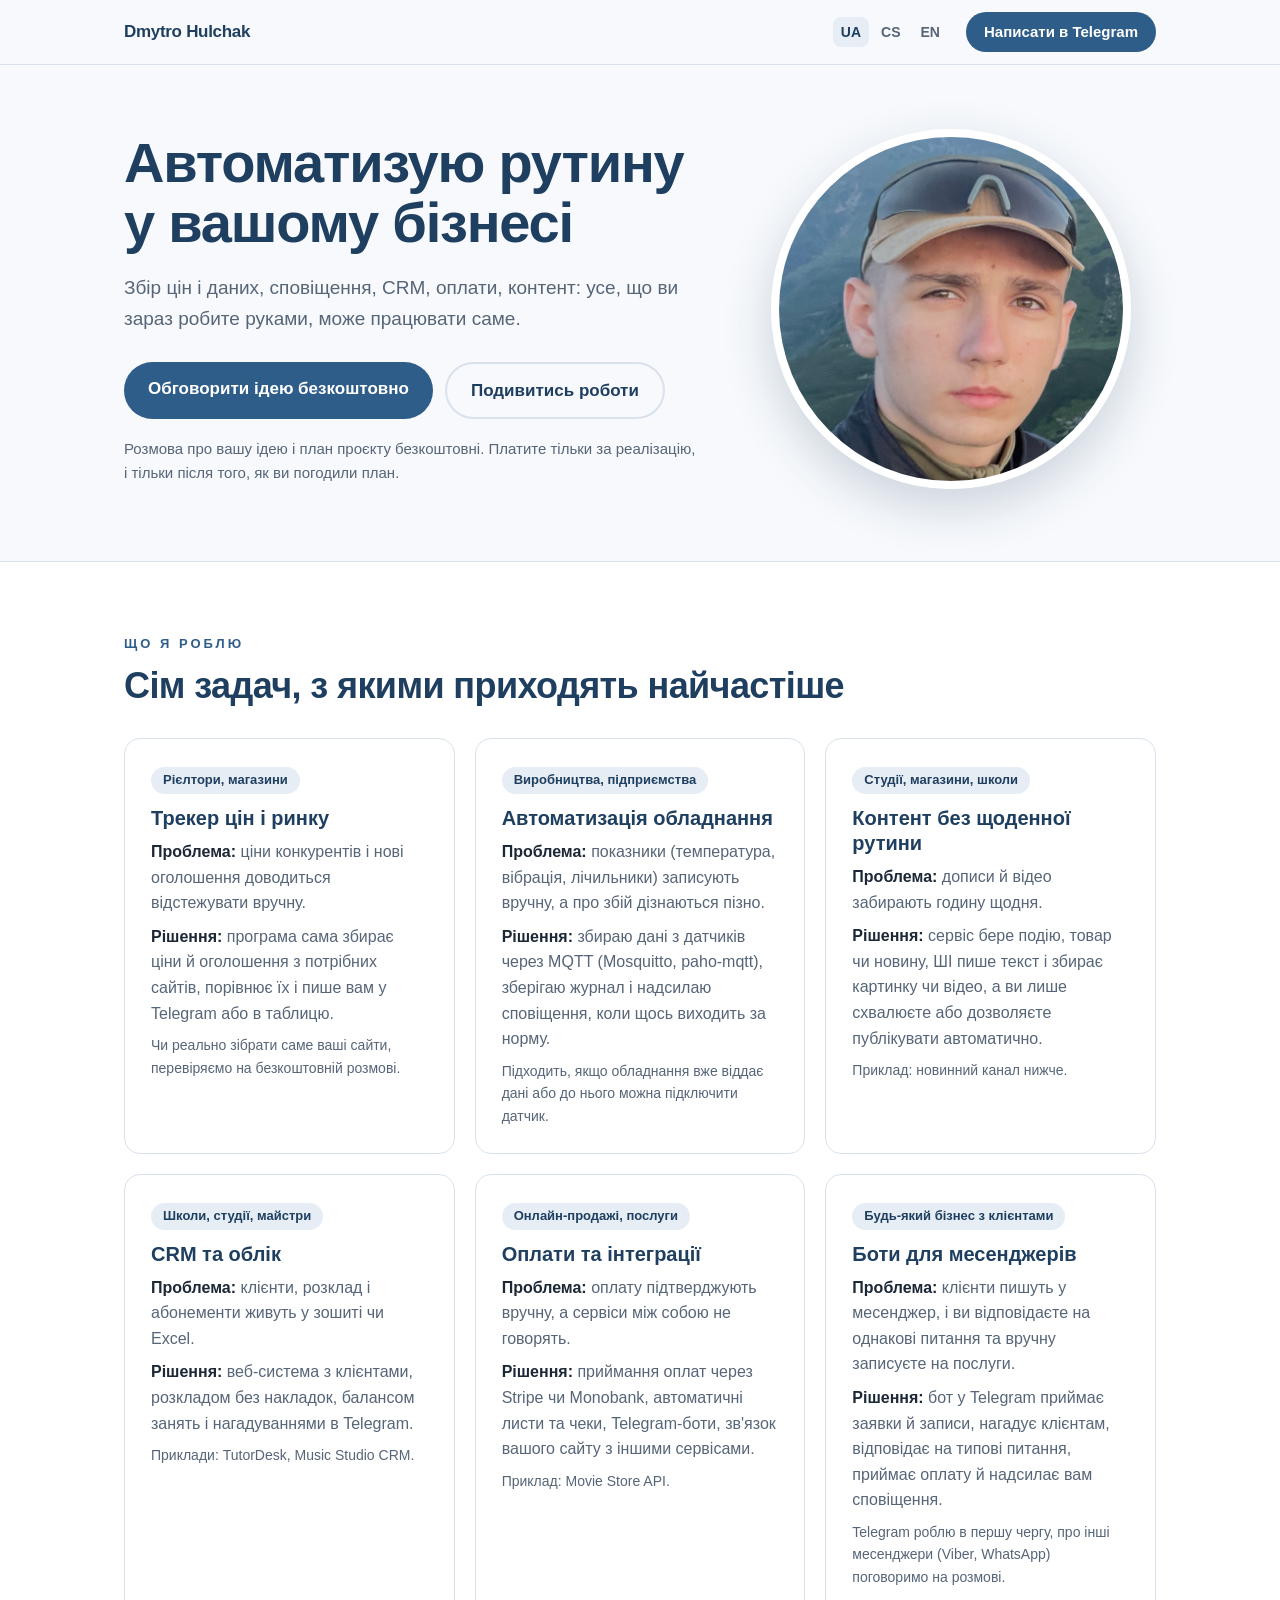
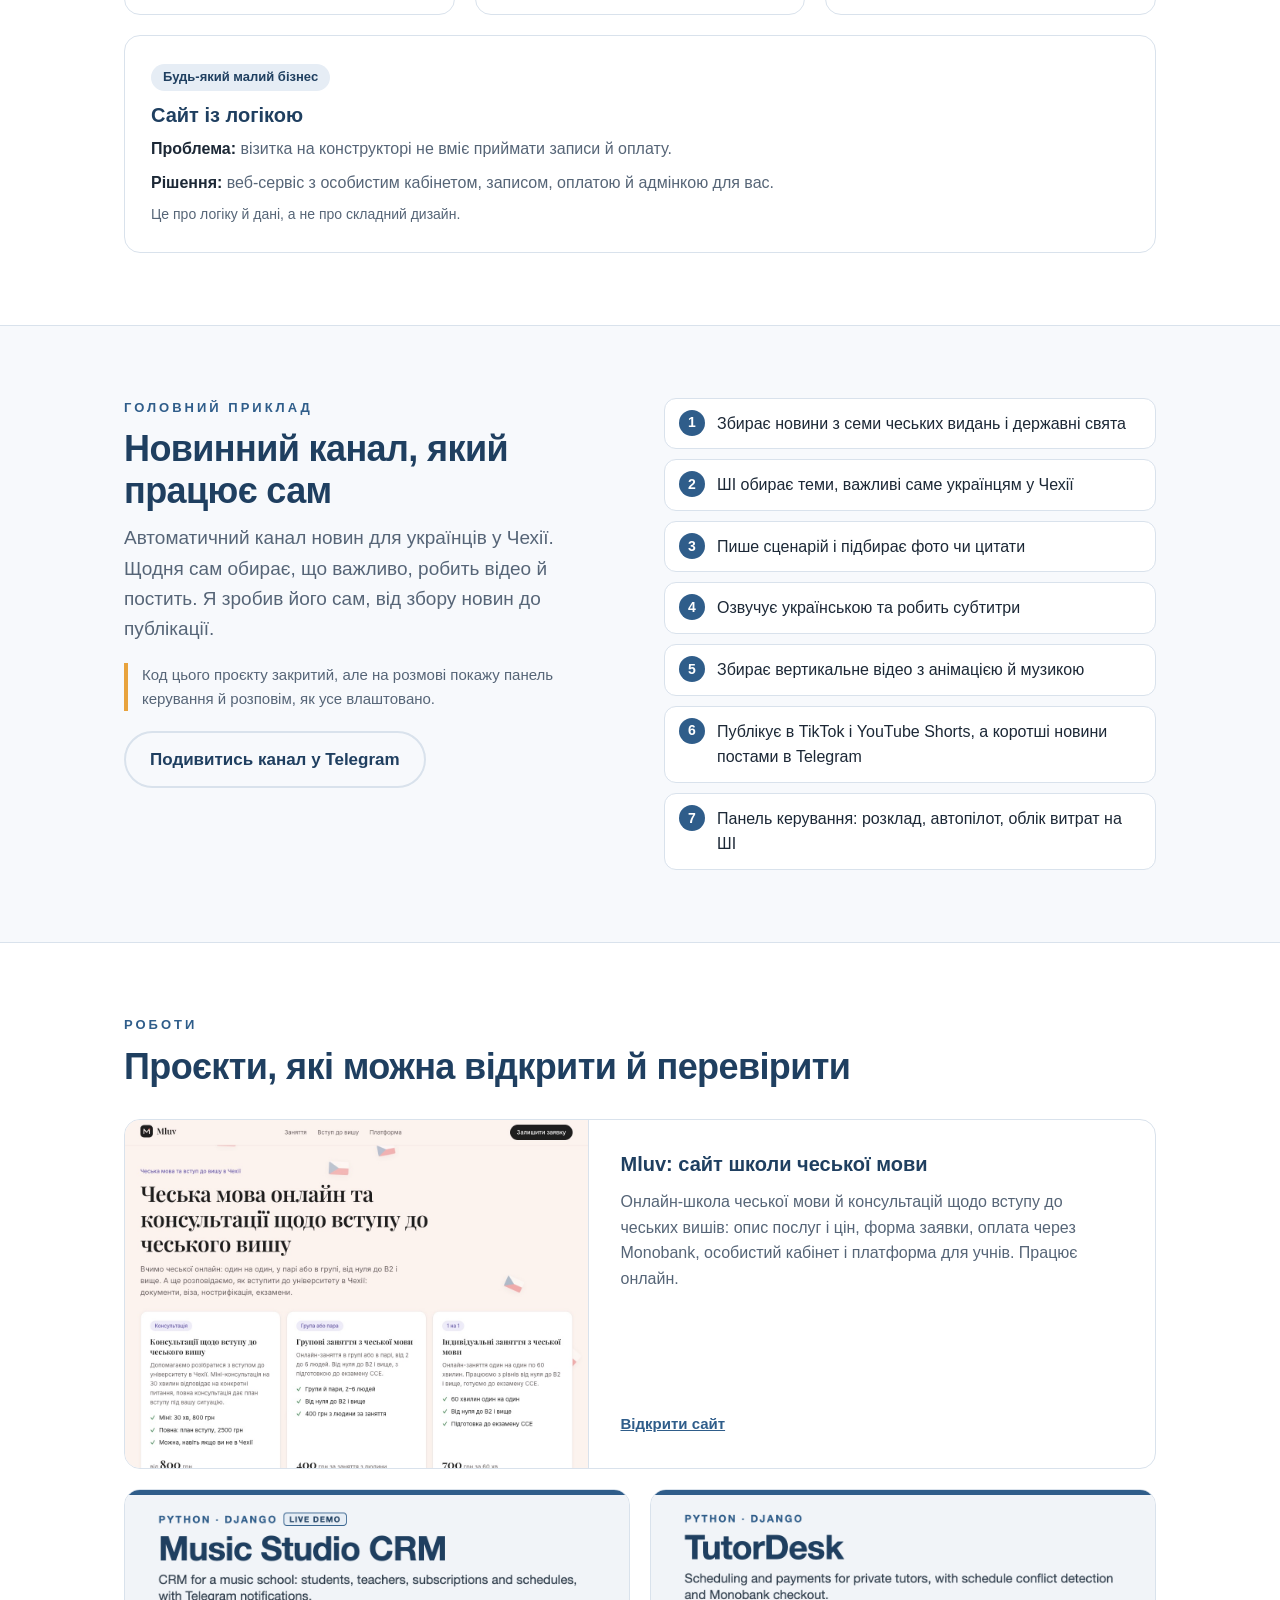
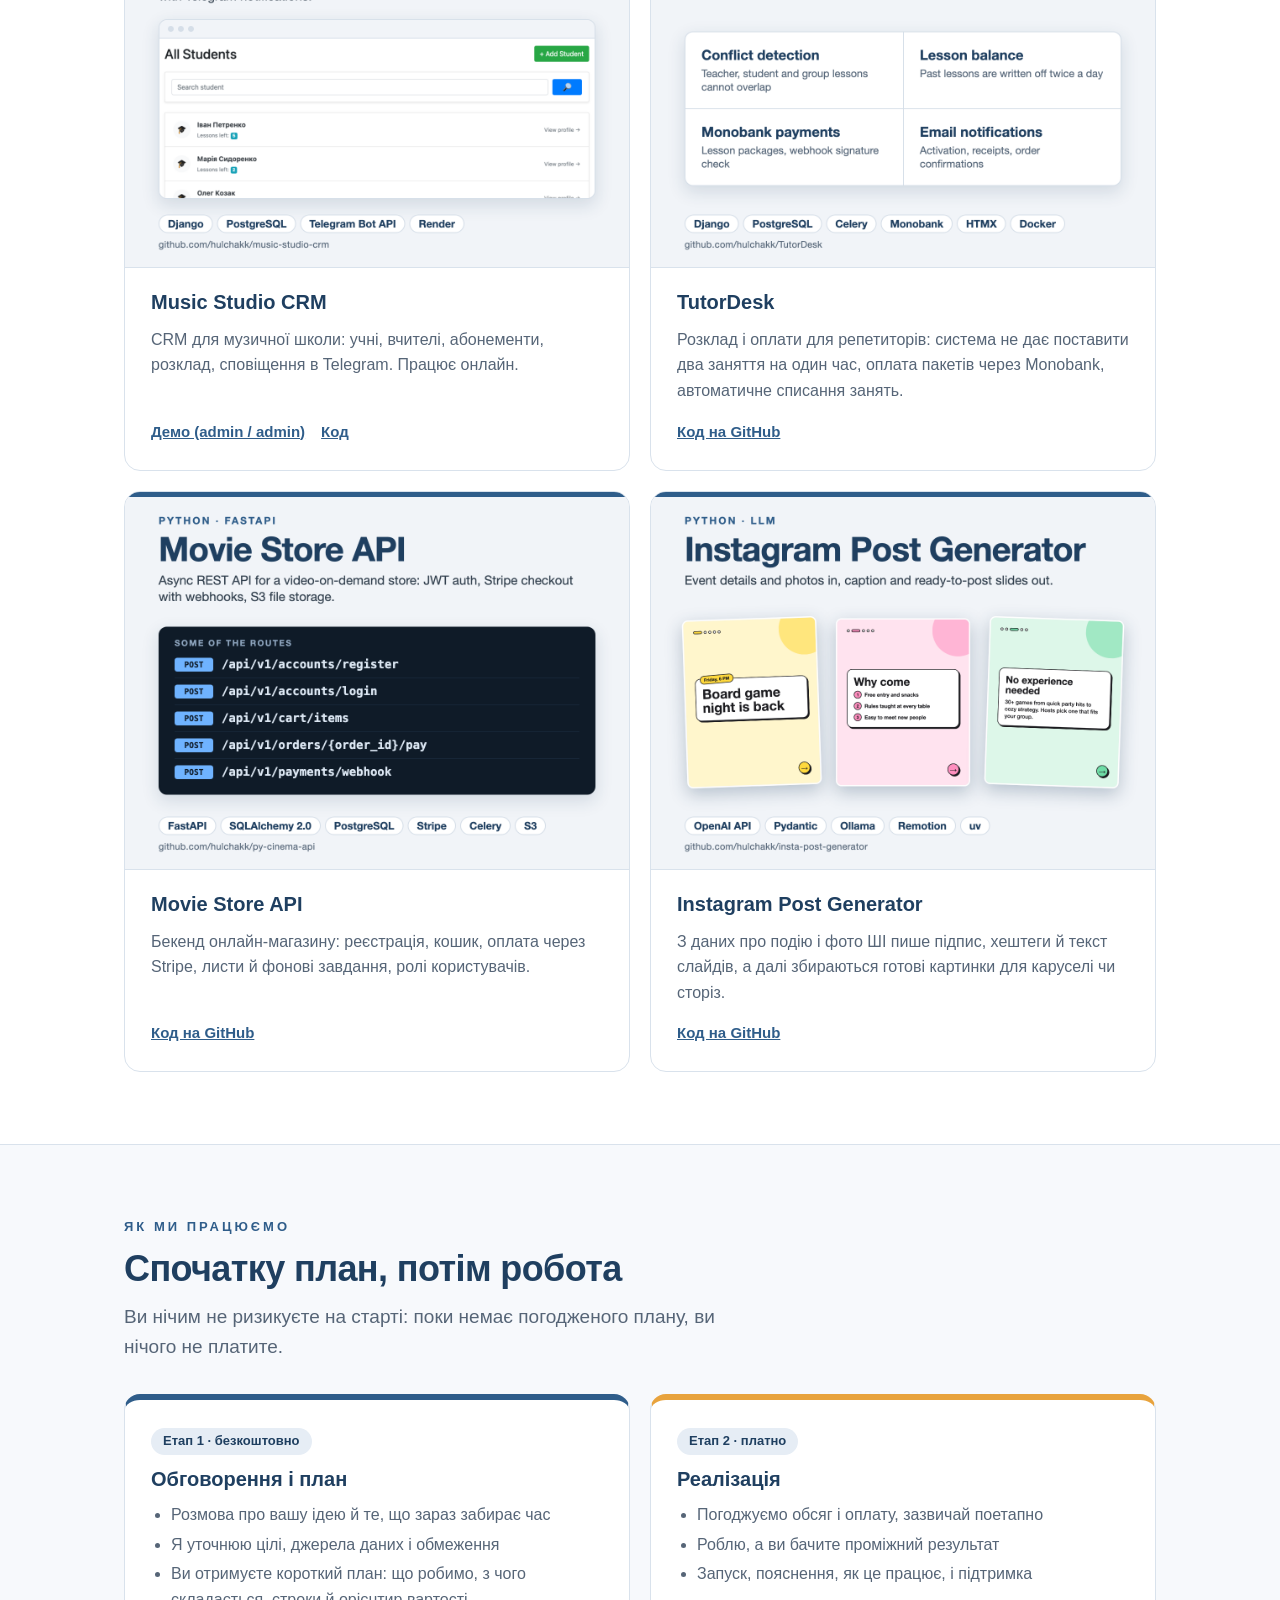
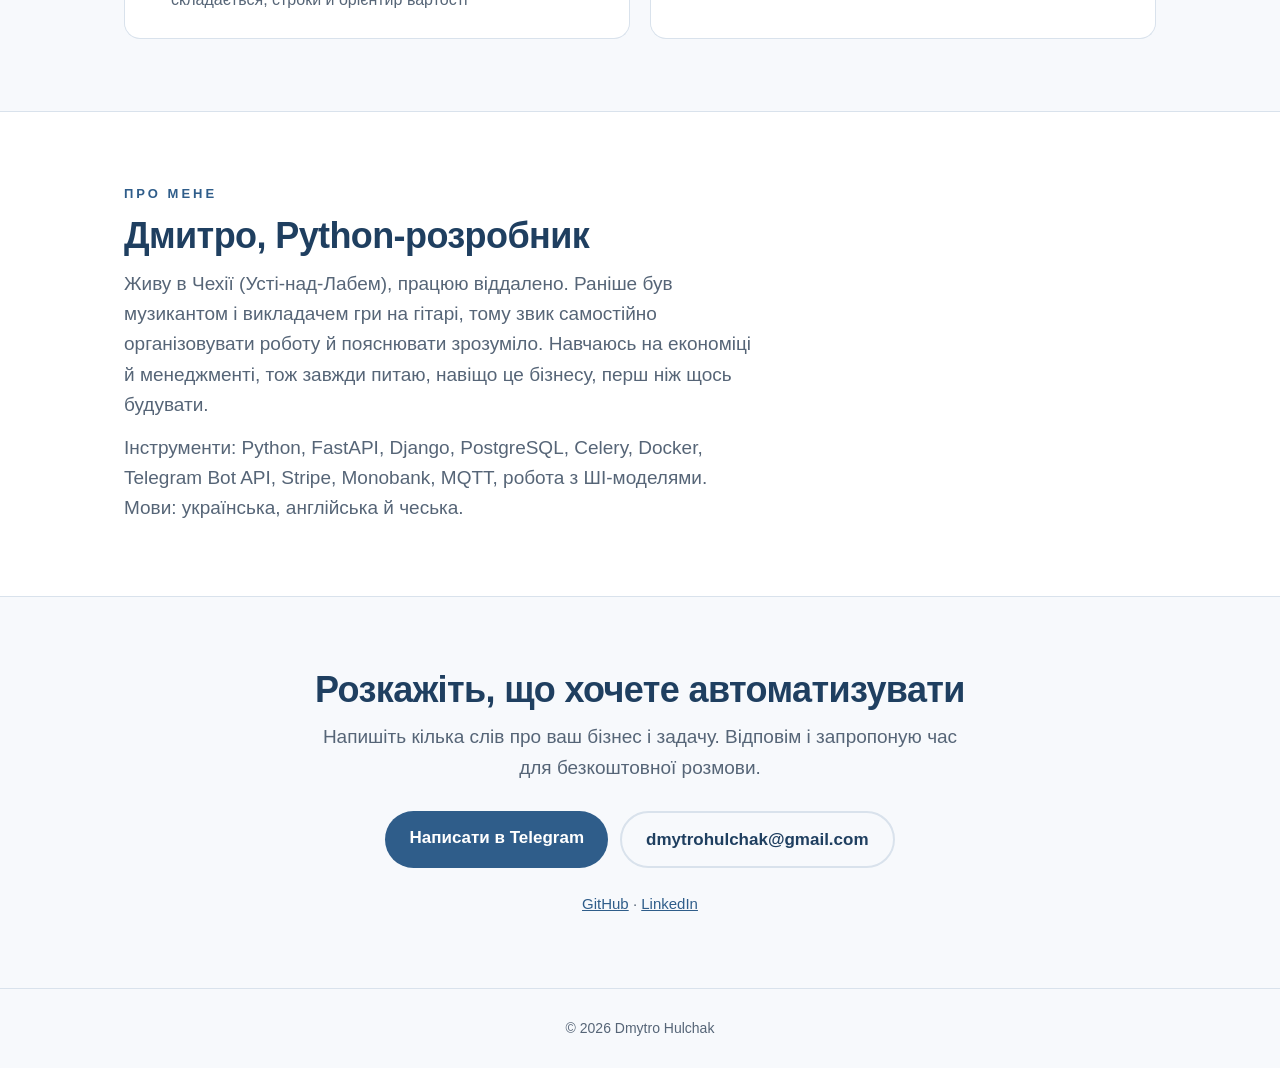
==== index.html @ cee3b061 "Initial portfolio site (UA/CS/EN) Co-Authored-By: Claude Sonnet 5.5 <noreply@anthropic.com>" ====
<!DOCTYPE html>
<html lang="uk">
<head>
<meta charset="UTF-8">
<meta name="viewport" content="width=device-width, initial-scale=1">
<title>Dmytro Hulchak: автоматизація та веб-системи для бізнесу</title>
<meta name="description" content="Автоматизую рутину в бізнесі: збір цін і даних, сповіщення, CRM, оплати, контент. Ідею й план обговоримо безкоштовно, реалізація окремо.">
<link rel="canonical" href="https://hulchakk.github.io/">
<link rel="alternate" hreflang="uk" href="https://hulchakk.github.io/">
<link rel="alternate" hreflang="cs" href="https://hulchakk.github.io/cs/">
<link rel="alternate" hreflang="en" href="https://hulchakk.github.io/en/">
<meta property="og:type" content="website">
<meta property="og:title" content="Автоматизація та веб-системи для бізнесу">
<meta property="og:description" content="Збір цін і даних, CRM, оплати, контент. Ідею й план обговоримо безкоштовно.">
<meta property="og:image" content="https://hulchakk.github.io/img/og.png">
<meta property="og:url" content="https://hulchakk.github.io/">
<meta name="twitter:card" content="summary_large_image">
<link rel="icon" href="/favicon.svg" type="image/svg+xml">
<link rel="stylesheet" href="/style.css">
</head>
<body>
<header>
  <div class="wrap">
    <a class="logo" href="/">Dmytro Hulchak</a>
    <div class="right">
      <nav class="lang" aria-label="Мова">
        <a href="/" aria-current="page">UA</a><a href="/cs/">CS</a><a href="/en/">EN</a>
      </nav>
      <a class="btn small" href="https://t.me/dmytrohulchak">Написати в Telegram</a>
    </div>
  </div>
</header>

<main>
<section class="hero">
  <div class="wrap">
    <div>
      <h1>Автоматизую рутину у вашому бізнесі</h1>
      <p class="lead">Збір цін і даних, сповіщення, CRM, оплати, контент: усе, що ви зараз робите руками, може працювати саме.</p>
      <div class="actions">
        <a class="btn" href="https://t.me/dmytrohulchak">Обговорити ідею безкоштовно</a>
        <a class="btn ghost" href="#cases">Подивитись роботи</a>
      </div>
      <p class="free">Розмова про вашу ідею і план проєкту безкоштовні. Платите тільки за реалізацію, і тільки після того, як ви погодили план.</p>
    </div>
    <img class="photo" src="/img/photo.jpg" alt="Dmytro Hulchak" width="360" height="360">
  </div>
</section>

<section class="alt" id="services">
  <div class="wrap">
    <div class="kicker">Що я роблю</div>
    <h2>Сім задач, з якими приходять найчастіше</h2>
    <div class="grid three">
      <div class="card">
        <span class="tag">Рієлтори, магазини</span>
        <h3>Трекер цін і ринку</h3>
        <p><b>Проблема:</b> ціни конкурентів і нові оголошення доводиться відстежувати вручну.</p>
        <p><b>Рішення:</b> програма сама збирає ціни й оголошення з потрібних сайтів, порівнює їх і пише вам у Telegram або в таблицю.</p>
        <p class="proof">Чи реально зібрати саме ваші сайти, перевіряємо на безкоштовній розмові.</p>
      </div>
      <div class="card">
        <span class="tag">Виробництва, підприємства</span>
        <h3>Автоматизація обладнання</h3>
        <p><b>Проблема:</b> показники (температура, вібрація, лічильники) записують вручну, а про збій дізнаються пізно.</p>
        <p><b>Рішення:</b> збираю дані з датчиків через MQTT (Mosquitto, paho-mqtt), зберігаю журнал і надсилаю сповіщення, коли щось виходить за норму.</p>
        <p class="proof">Підходить, якщо обладнання вже віддає дані або до нього можна підключити датчик.</p>
      </div>
      <div class="card">
        <span class="tag">Студії, магазини, школи</span>
        <h3>Контент без щоденної рутини</h3>
        <p><b>Проблема:</b> дописи й відео забирають годину щодня.</p>
        <p><b>Рішення:</b> сервіс бере подію, товар чи новину, ШІ пише текст і збирає картинку чи відео, а ви лише схвалюєте або дозволяєте публікувати автоматично.</p>
        <p class="proof">Приклад: новинний канал нижче.</p>
      </div>
      <div class="card">
        <span class="tag">Школи, студії, майстри</span>
        <h3>CRM та облік</h3>
        <p><b>Проблема:</b> клієнти, розклад і абонементи живуть у зошиті чи Excel.</p>
        <p><b>Рішення:</b> веб-система з клієнтами, розкладом без накладок, балансом занять і нагадуваннями в Telegram.</p>
        <p class="proof">Приклади: TutorDesk, Music Studio CRM.</p>
      </div>
      <div class="card">
        <span class="tag">Онлайн-продажі, послуги</span>
        <h3>Оплати та інтеграції</h3>
        <p><b>Проблема:</b> оплату підтверджують вручну, а сервіси між собою не говорять.</p>
        <p><b>Рішення:</b> приймання оплат через Stripe чи Monobank, автоматичні листи та чеки, Telegram-боти, зв'язок вашого сайту з іншими сервісами.</p>
        <p class="proof">Приклад: Movie Store API.</p>
      </div>
      <div class="card">
        <span class="tag">Будь-який бізнес з клієнтами</span>
        <h3>Боти для месенджерів</h3>
        <p><b>Проблема:</b> клієнти пишуть у месенджер, і ви відповідаєте на однакові питання та вручну записуєте на послуги.</p>
        <p><b>Рішення:</b> бот у Telegram приймає заявки й записи, нагадує клієнтам, відповідає на типові питання, приймає оплату й надсилає вам сповіщення.</p>
        <p class="proof">Telegram роблю в першу чергу, про інші месенджери (Viber, WhatsApp) поговоримо на розмові.</p>
      </div>
      <div class="card">
        <span class="tag">Будь-який малий бізнес</span>
        <h3>Сайт із логікою</h3>
        <p><b>Проблема:</b> візитка на конструкторі не вміє приймати записи й оплату.</p>
        <p><b>Рішення:</b> веб-сервіс з особистим кабінетом, записом, оплатою й адмінкою для вас.</p>
        <p class="proof">Це про логіку й дані, а не про складний дизайн.</p>
      </div>
    </div>
  </div>
</section>

<section id="news">
  <div class="wrap news">
    <div>
      <div class="kicker">Головний приклад</div>
      <h2>Новинний канал, який працює сам</h2>
      <p class="lead">Автоматичний канал новин для українців у Чехії. Щодня сам обирає, що важливо, робить відео й постить. Я зробив його сам, від збору новин до публікації.</p>
      <p class="note">Код цього проєкту закритий, але на розмові покажу панель керування й розповім, як усе влаштовано.</p>
      <p style="margin-top:20px"><a class="btn ghost" href="https://t.me/ceskoua">Подивитись канал у Telegram</a></p>
    </div>
    <ol class="steps">
      <li>Збирає новини з семи чеських видань і державні свята</li>
      <li>ШІ обирає теми, важливі саме українцям у Чехії</li>
      <li>Пише сценарій і підбирає фото чи цитати</li>
      <li>Озвучує українською та робить субтитри</li>
      <li>Збирає вертикальне відео з анімацією й музикою</li>
      <li>Публікує в TikTok і YouTube Shorts, а коротші новини постами в Telegram</li>
      <li>Панель керування: розклад, автопілот, облік витрат на ШІ</li>
    </ol>
  </div>
</section>

<section class="alt" id="cases">
  <div class="wrap">
    <div class="kicker">Роботи</div>
    <h2>Проєкти, які можна відкрити й перевірити</h2>
    <div class="grid two">
      <div class="card case wide">
        <img src="/img/mluv.jpg" alt="Mluv" width="1200" height="900" loading="lazy">
        <div class="body">
          <h3>Mluv: сайт школи чеської мови</h3>
          <p>Онлайн-школа чеської мови й консультацій щодо вступу до чеських вишів: опис послуг і цін, форма заявки, оплата через Monobank, особистий кабінет і платформа для учнів. Працює онлайн.</p>
          <div class="links"><a href="https://mluv.space/">Відкрити сайт</a></div>
        </div>
      </div>
      <div class="card case">
        <img src="/img/music-studio-crm.png" alt="Music Studio CRM" width="1200" height="900" loading="lazy">
        <div class="body">
          <h3>Music Studio CRM</h3>
          <p>CRM для музичної школи: учні, вчителі, абонементи, розклад, сповіщення в Telegram. Працює онлайн.</p>
          <div class="links"><a href="https://music-studio-crm.onrender.com">Демо (admin / admin)</a><a href="https://github.com/hulchakk/music-studio-crm">Код</a></div>
        </div>
      </div>
      <div class="card case">
        <img src="/img/tutordesk.png" alt="TutorDesk" width="1200" height="900" loading="lazy">
        <div class="body">
          <h3>TutorDesk</h3>
          <p>Розклад і оплати для репетиторів: система не дає поставити два заняття на один час, оплата пакетів через Monobank, автоматичне списання занять.</p>
          <div class="links"><a href="https://github.com/hulchakk/TutorDesk">Код на GitHub</a></div>
        </div>
      </div>
      <div class="card case">
        <img src="/img/movie-store.png" alt="Movie Store API" width="1200" height="900" loading="lazy">
        <div class="body">
          <h3>Movie Store API</h3>
          <p>Бекенд онлайн-магазину: реєстрація, кошик, оплата через Stripe, листи й фонові завдання, ролі користувачів.</p>
          <div class="links"><a href="https://github.com/hulchakk/py-cinema-api">Код на GitHub</a></div>
        </div>
      </div>
      <div class="card case">
        <img src="/img/insta-post-generator.png" alt="Instagram Post Generator" width="1200" height="900" loading="lazy">
        <div class="body">
          <h3>Instagram Post Generator</h3>
          <p>З даних про подію і фото ШІ пише підпис, хештеги й текст слайдів, а далі збираються готові картинки для каруселі чи сторіз.</p>
          <div class="links"><a href="https://github.com/hulchakk/insta-post-generator">Код на GitHub</a></div>
        </div>
      </div>
    </div>
  </div>
</section>

<section id="process">
  <div class="wrap">
    <div class="kicker">Як ми працюємо</div>
    <h2>Спочатку план, потім робота</h2>
    <p class="lead">Ви нічим не ризикуєте на старті: поки немає погодженого плану, ви нічого не платите.</p>
    <div class="grid two">
      <div class="card stage">
        <span class="tag">Етап 1 · безкоштовно</span>
        <h3>Обговорення і план</h3>
        <ul>
          <li>Розмова про вашу ідею й те, що зараз забирає час</li>
          <li>Я уточнюю цілі, джерела даних і обмеження</li>
          <li>Ви отримуєте короткий план: що робимо, з чого складається, строки й орієнтир вартості</li>
        </ul>
      </div>
      <div class="card stage paid">
        <span class="tag">Етап 2 · платно</span>
        <h3>Реалізація</h3>
        <ul>
          <li>Погоджуємо обсяг і оплату, зазвичай поетапно</li>
          <li>Роблю, а ви бачите проміжний результат</li>
          <li>Запуск, пояснення, як це працює, і підтримка</li>
        </ul>
      </div>
    </div>
  </div>
</section>

<section class="alt" id="about">
  <div class="wrap">
    <div class="kicker">Про мене</div>
    <h2>Дмитро, Python-розробник</h2>
    <p class="lead">Живу в Чехії (Усті-над-Лабем), працюю віддалено. Раніше був музикантом і викладачем гри на гітарі, тому звик самостійно організовувати роботу й пояснювати зрозуміло. Навчаюсь на економіці й менеджменті, тож завжди питаю, навіщо це бізнесу, перш ніж щось будувати.</p>
    <p class="lead" style="margin-top:12px">Інструменти: Python, FastAPI, Django, PostgreSQL, Celery, Docker, Telegram Bot API, Stripe, Monobank, MQTT, робота з ШІ-моделями. Мови: українська, англійська й чеська.</p>
  </div>
</section>

<section class="contact" id="contact">
  <div class="wrap">
    <h2>Розкажіть, що хочете автоматизувати</h2>
    <p class="lead">Напишіть кілька слів про ваш бізнес і задачу. Відповім і запропоную час для безкоштовної розмови.</p>
    <div class="actions">
      <a class="btn" href="https://t.me/dmytrohulchak">Написати в Telegram</a>
      <a class="btn ghost" href="mailto:dmytrohulchak@gmail.com">dmytrohulchak@gmail.com</a>
    </div>
    <p class="meta"><a href="https://github.com/hulchakk">GitHub</a> · <a href="http://www.linkedin.com/in/dmytro-hulchak">LinkedIn</a></p>
  </div>
</section>
</main>

<footer>© 2026 Dmytro Hulchak</footer>
</body>
</html>
---- style.css ----
:root {
  --ink: #1c2836;
  --muted: #566577;
  --accent: #2f5d8a;
  --accent-dark: #1f3f60;
  --accent-soft: #e6edf5;
  --bg: #f7f9fc;
  --card: #fff;
  --line: #d9e2ec;
  --warm: #e8a33d;
  --radius: 16px;
}
* { box-sizing: border-box; margin: 0; padding: 0; }
html { scroll-behavior: smooth; }
body { font: 17px/1.6 -apple-system, "Segoe UI", Roboto, "Helvetica Neue", Arial, sans-serif; color: var(--ink); background: var(--bg); }
img { max-width: 100%; height: auto; display: block; }
a { color: var(--accent); }
.wrap { max-width: 1080px; margin: 0 auto; padding: 0 24px; }
section { padding: 72px 0; }
section.alt { background: #fff; border-top: 1px solid var(--line); border-bottom: 1px solid var(--line); }
h1 { font-size: clamp(34px, 5.5vw, 56px); line-height: 1.08; letter-spacing: -1.2px; color: var(--accent-dark); }
h2 { font-size: clamp(26px, 3.6vw, 36px); line-height: 1.15; letter-spacing: -.6px; color: var(--accent-dark); margin-bottom: 12px; }
h3 { font-size: 20px; line-height: 1.25; color: var(--accent-dark); margin-bottom: 8px; }
.lead { font-size: 19px; color: var(--muted); max-width: 640px; }
.kicker { font-size: 13px; font-weight: 700; letter-spacing: 3px; text-transform: uppercase; color: var(--accent); margin-bottom: 10px; }

header { position: sticky; top: 0; z-index: 10; background: rgba(247, 249, 252, .92); backdrop-filter: blur(8px); border-bottom: 1px solid var(--line); }
header .wrap { display: flex; align-items: center; justify-content: space-between; gap: 16px; height: 64px; }
.logo { font-weight: 700; color: var(--accent-dark); text-decoration: none; letter-spacing: -.3px; }
.right { display: flex; align-items: center; gap: 18px; }
.lang { display: flex; gap: 4px; font-size: 14px; font-weight: 600; }
.lang a { text-decoration: none; color: var(--muted); padding: 4px 8px; border-radius: 8px; }
.lang a[aria-current] { background: var(--accent-soft); color: var(--accent-dark); }

.btn { display: inline-block; background: var(--accent); color: #fff; text-decoration: none; font-weight: 600; padding: 13px 24px; border-radius: 999px; transition: background .15s; }
.btn:hover { background: var(--accent-dark); }
.btn.small { padding: 8px 18px; font-size: 15px; }
.btn.ghost { background: transparent; color: var(--accent-dark); border: 2px solid var(--line); }
.btn.ghost:hover { background: var(--accent-soft); }

.hero { padding: 64px 0 72px; }
.hero .wrap { display: grid; grid-template-columns: 1.4fr 1fr; gap: 48px; align-items: center; }
.hero p.lead { margin: 20px 0 28px; }
.hero .actions { display: flex; gap: 12px; flex-wrap: wrap; }
.hero .free { margin-top: 18px; font-size: 15px; color: var(--muted); }
.photo { width: 100%; max-width: 360px; aspect-ratio: 1; object-fit: cover; border-radius: 50%; border: 8px solid #fff; box-shadow: 0 18px 50px rgba(31, 63, 96, .2); justify-self: center; }

.grid { display: grid; gap: 20px; margin-top: 32px; }
.grid.three { grid-template-columns: repeat(3, 1fr); }
.grid.two { grid-template-columns: repeat(2, 1fr); }
.card { background: var(--card); border: 1px solid var(--line); border-radius: var(--radius); padding: 26px; }
.card p { color: var(--muted); font-size: 16px; }
.card p + p { margin-top: 8px; }
.card b { color: var(--ink); }
.tag { font-size: 13px; font-weight: 600; color: var(--accent-dark); background: var(--accent-soft); border-radius: 999px; padding: 3px 12px; display: inline-block; margin-bottom: 12px; }
.proof { margin-top: 12px; font-size: 14px !important; }

.case { padding: 0; overflow: hidden; display: flex; flex-direction: column; }
.case img { width: 100%; border-bottom: 1px solid var(--line); aspect-ratio: 4 / 3; object-fit: cover; }
.case .body { padding: 22px 26px 26px; display: flex; flex-direction: column; gap: 4px; flex: 1; }
.case .links { margin-top: auto; padding-top: 12px; font-size: 15px; font-weight: 600; display: flex; gap: 16px; flex-wrap: wrap; }

.news { display: grid; grid-template-columns: 1fr 1fr; gap: 48px; align-items: start; }
.steps { list-style: none; counter-reset: s; display: grid; gap: 10px; }
.steps li { counter-increment: s; background: var(--card); border: 1px solid var(--line); border-radius: 12px; padding: 12px 16px 12px 52px; position: relative; font-size: 16px; }
.steps li::before { content: counter(s); position: absolute; left: 14px; top: 11px; width: 26px; height: 26px; border-radius: 50%; background: var(--accent); color: #fff; font-size: 14px; font-weight: 700; display: grid; place-items: center; }
.note { margin-top: 18px; font-size: 15px; color: var(--muted); border-left: 4px solid var(--warm); padding-left: 14px; }

.stage { border-top: 6px solid var(--accent); }
.stage.paid { border-top-color: var(--warm); }
.stage ul { margin: 10px 0 0 20px; color: var(--muted); font-size: 16px; }
.stage li + li { margin-top: 4px; }

.contact { text-align: center; }
.contact .lead { margin: 0 auto 28px; }
.contact .actions { display: flex; gap: 12px; justify-content: center; flex-wrap: wrap; }
.contact .meta { margin-top: 24px; color: var(--muted); font-size: 15px; }
footer { padding: 28px 0; text-align: center; font-size: 14px; color: var(--muted); border-top: 1px solid var(--line); }

@media (max-width: 860px) {
  section { padding: 52px 0; }
  .hero .wrap, .news { grid-template-columns: 1fr; gap: 32px; }
  .photo { max-width: 220px; order: -1; justify-self: start; }
  .grid.three, .grid.two { grid-template-columns: 1fr; }
  header .btn { display: none; }
}

.grid.three > .card:last-child:nth-child(3n+1) { grid-column: 1 / -1; }
.case.wide { grid-column: 1 / -1; flex-direction: row; }
.case.wide img { width: 45%; border-bottom: 0; border-right: 1px solid var(--line); }
.case.wide .body { justify-content: center; padding: 32px; }
@media (max-width: 860px) {
  .case.wide { flex-direction: column; }
  .case.wide img { width: 100%; border-right: 0; border-bottom: 1px solid var(--line); }
}
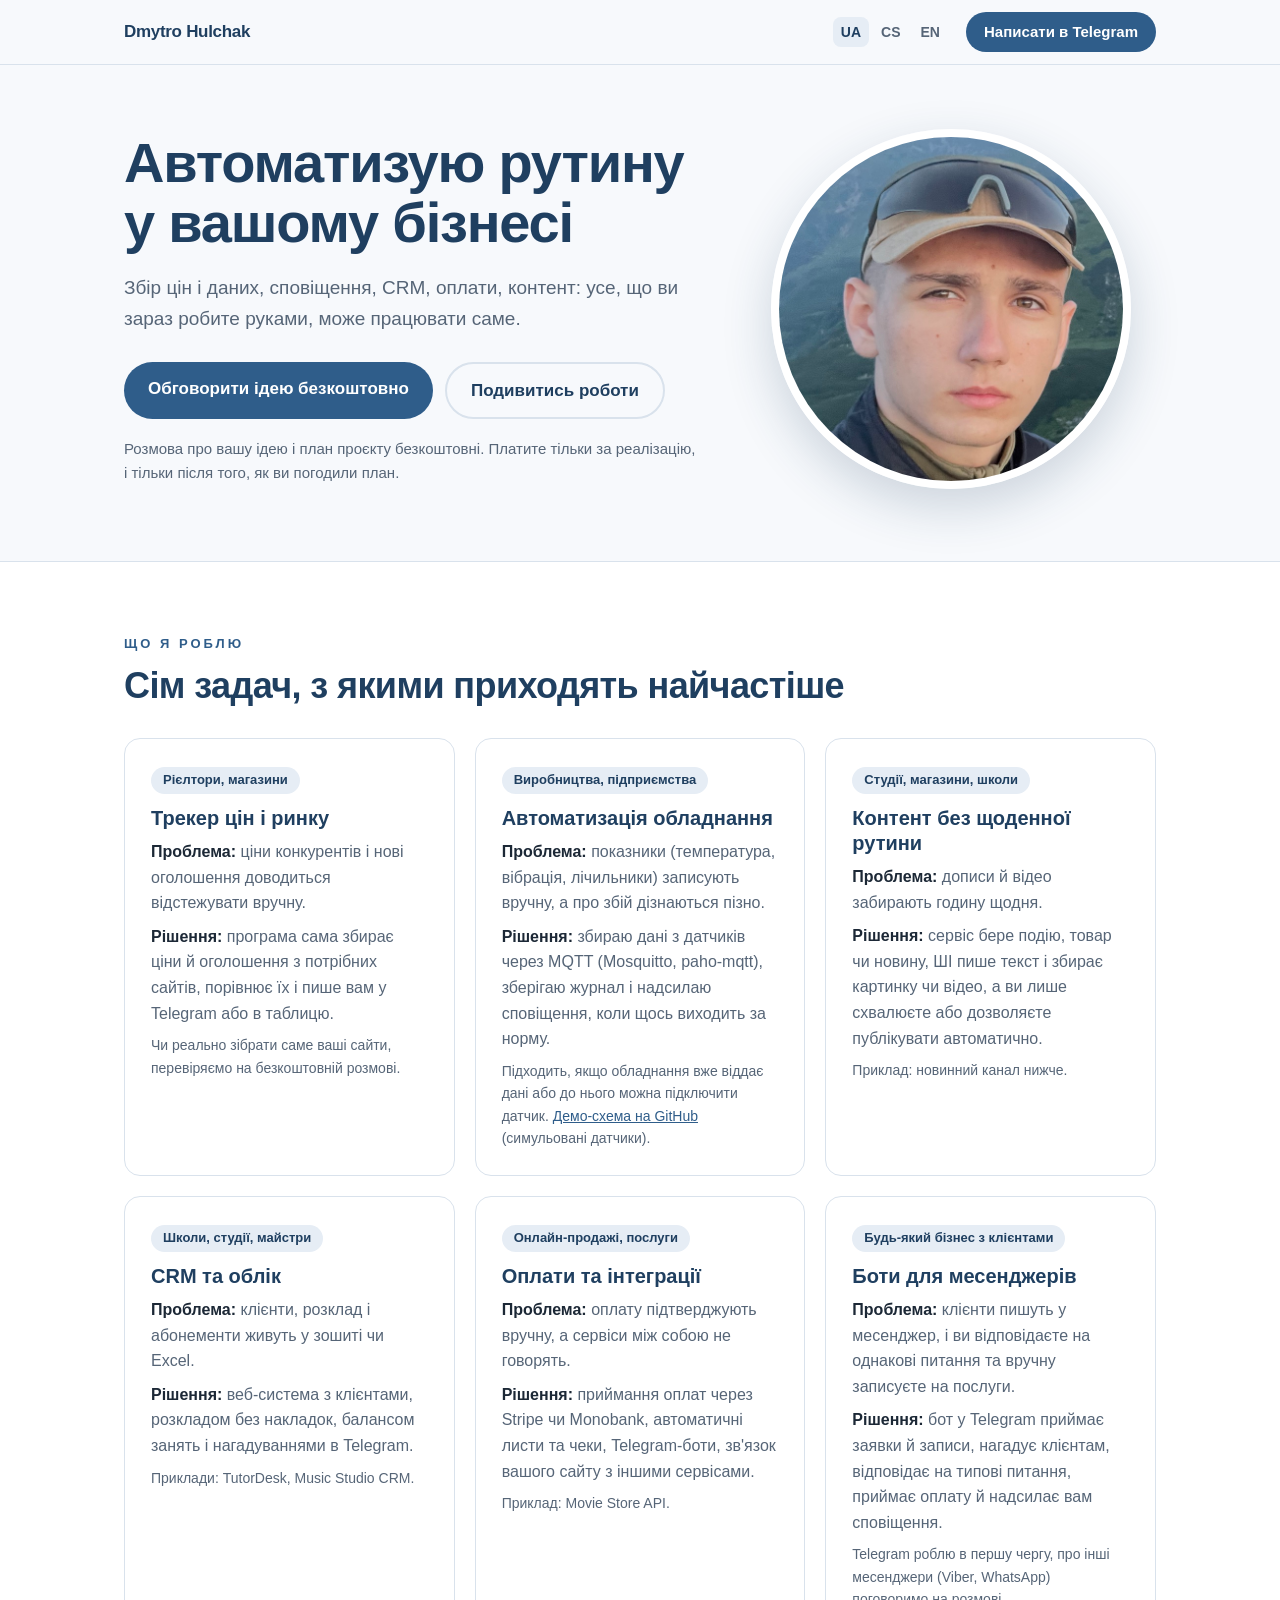
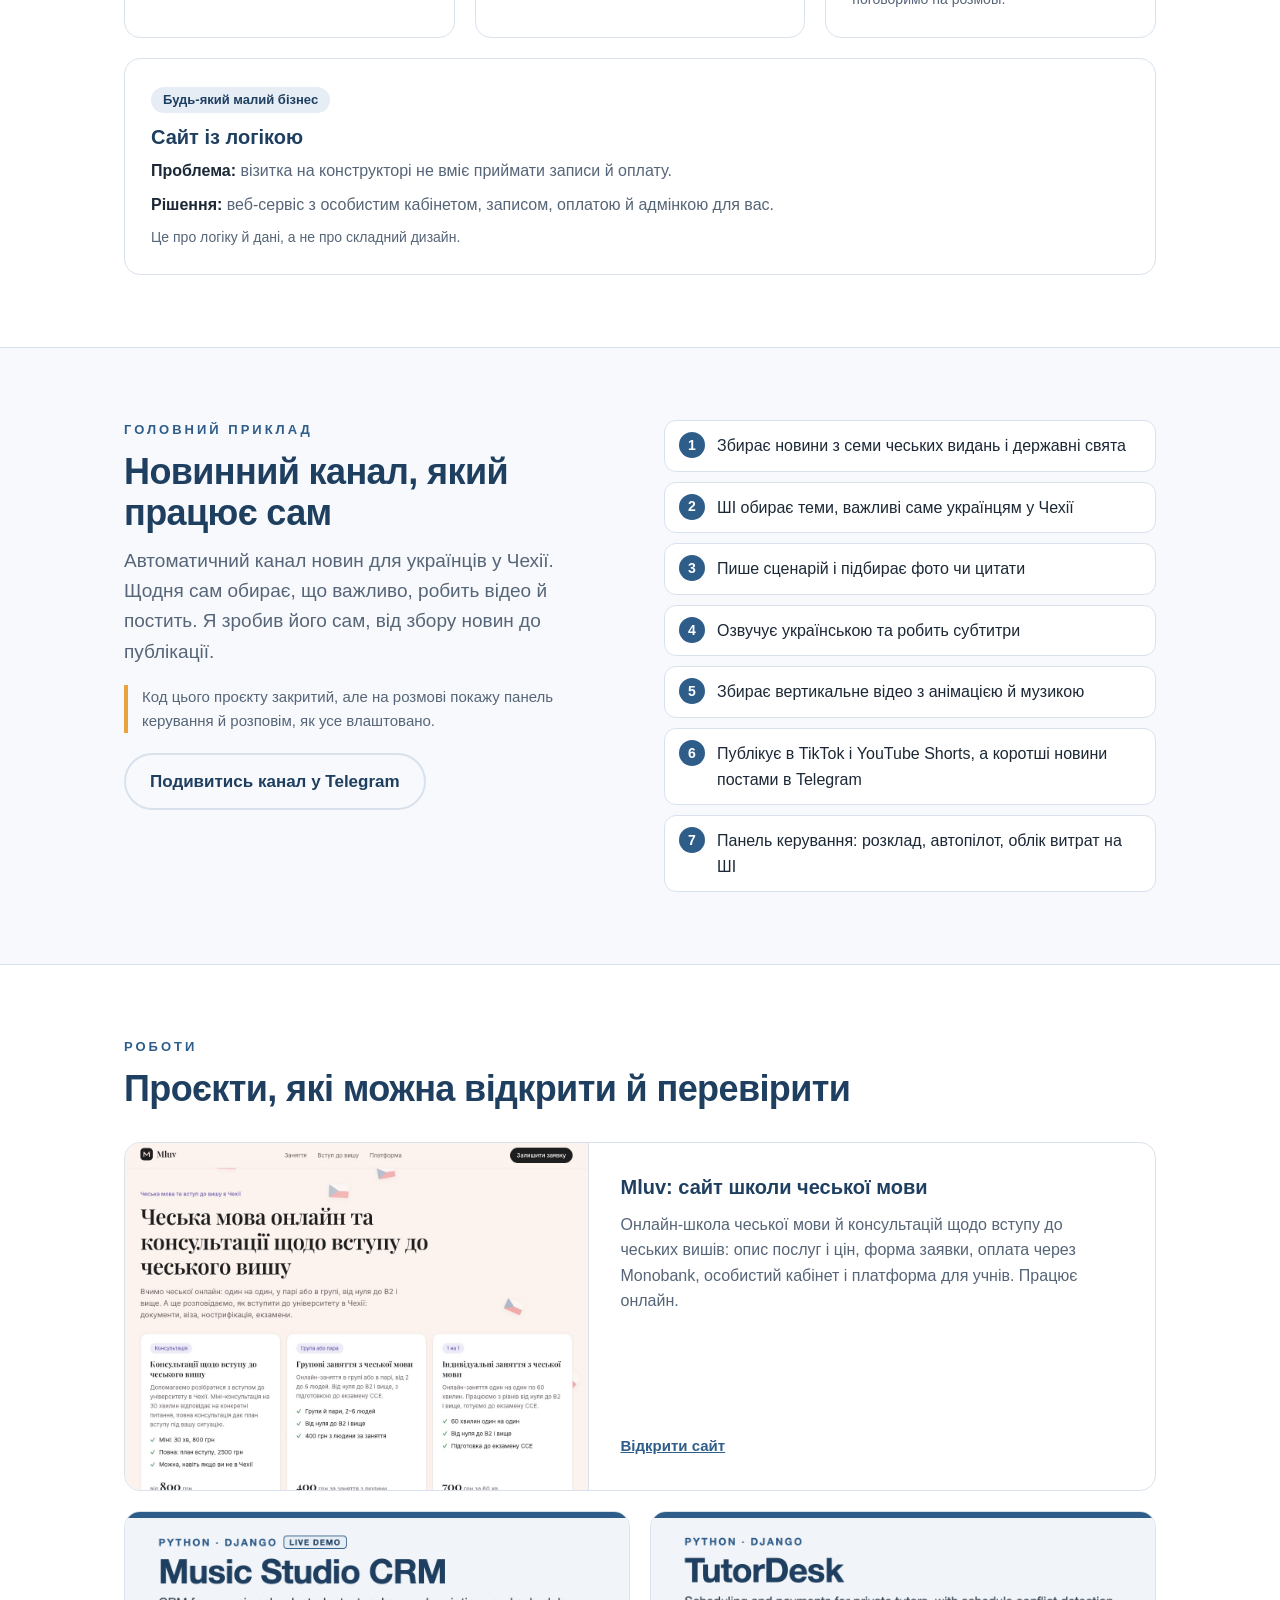
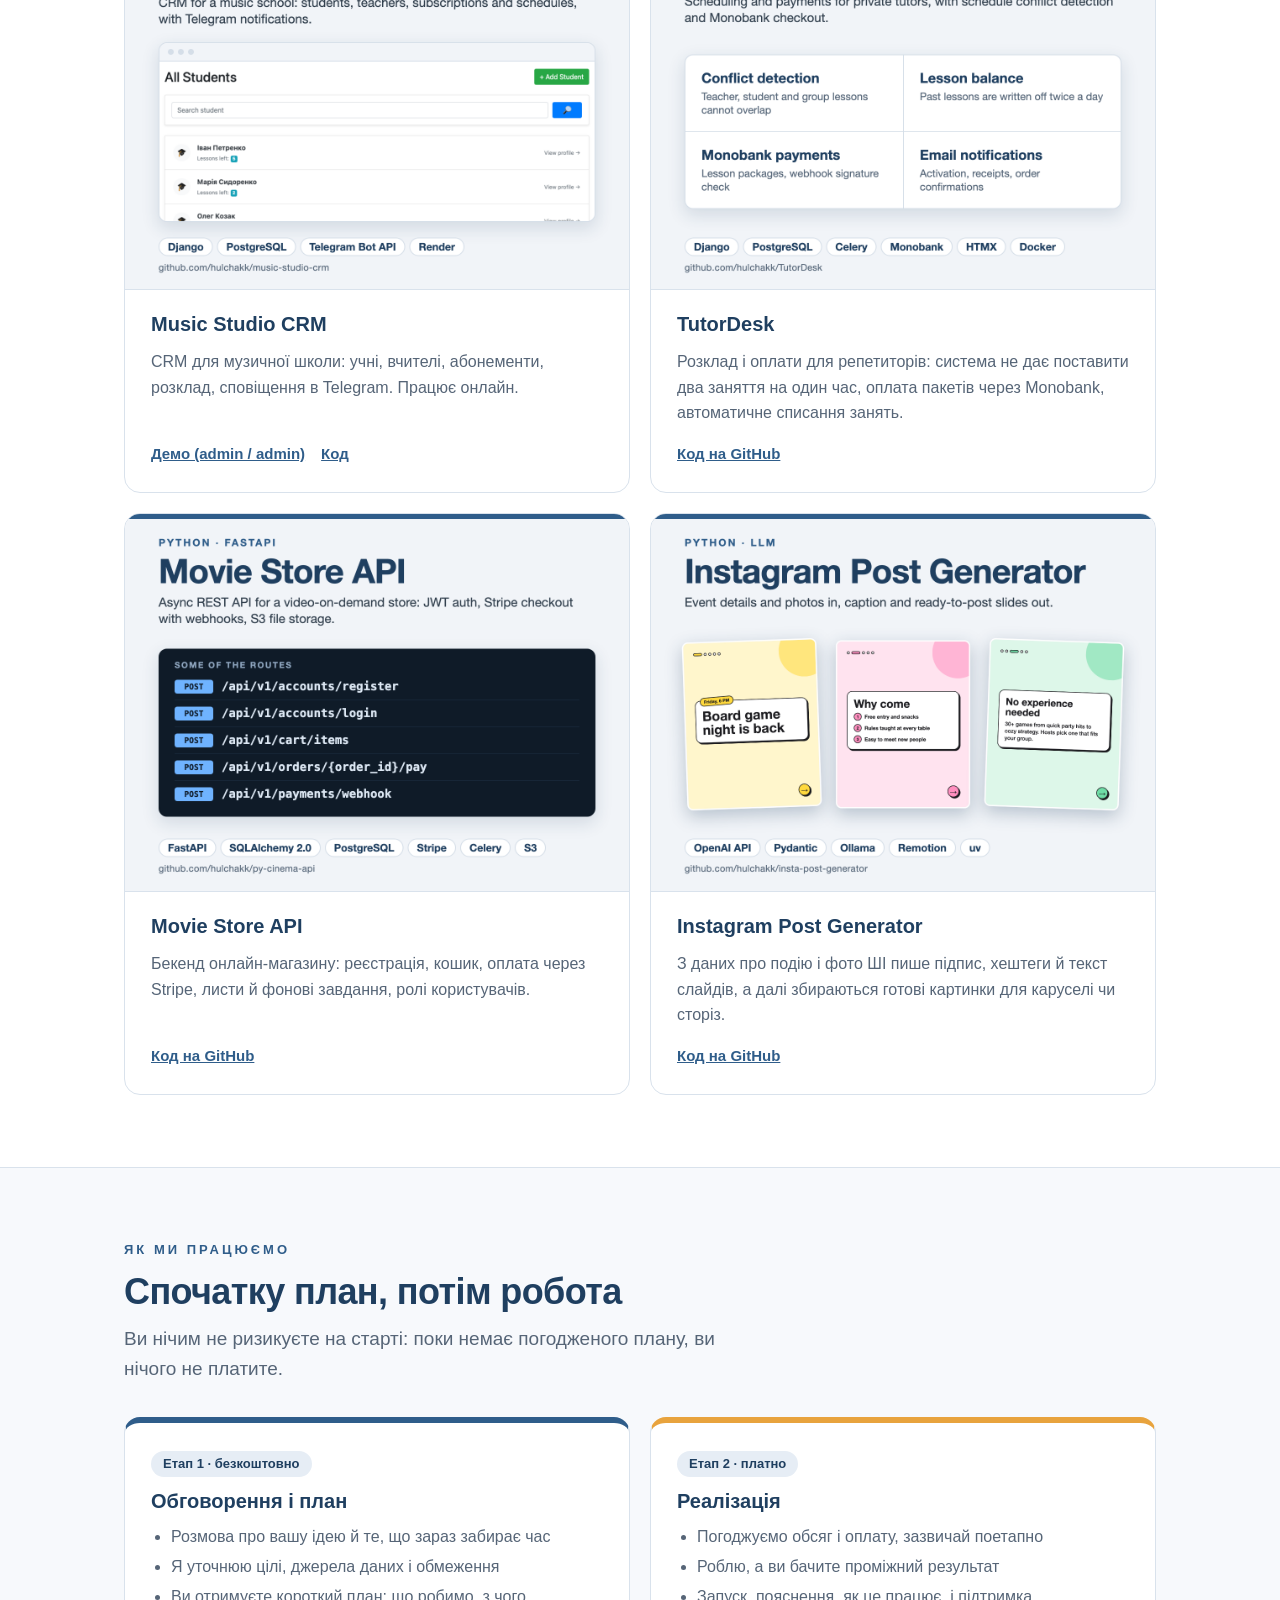
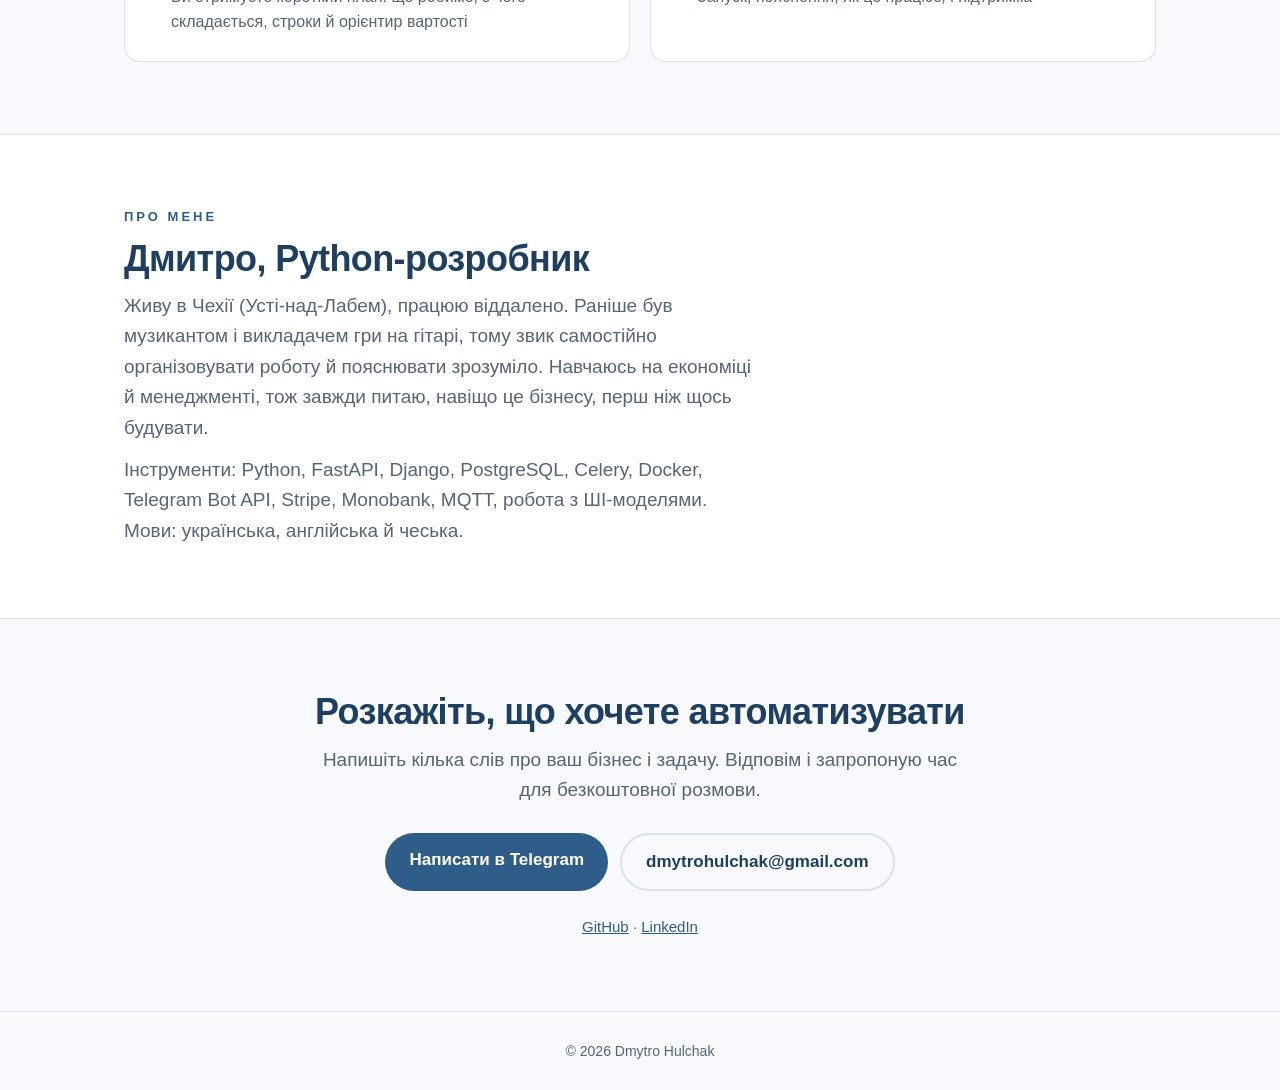
==== commit cbd01c86: "Add Mluv case, messenger bots service, MQTT demo link Co-Authored-By: Claude Sonnet 5.5 <noreply@ant" ====
--- a/index.html
+++ b/index.html
@@ -64,7 +64,7 @@
         <h3>Автоматизація обладнання</h3>
         <p><b>Проблема:</b> показники (температура, вібрація, лічильники) записують вручну, а про збій дізнаються пізно.</p>
         <p><b>Рішення:</b> збираю дані з датчиків через MQTT (Mosquitto, paho-mqtt), зберігаю журнал і надсилаю сповіщення, коли щось виходить за норму.</p>
-        <p class="proof">Підходить, якщо обладнання вже віддає дані або до нього можна підключити датчик.</p>
+        <p class="proof">Підходить, якщо обладнання вже віддає дані або до нього можна підключити датчик. <a href="https://github.com/hulchakk/mqtt-sensor-alerts">Демо-схема на GitHub</a> (симульовані датчики).</p>
       </div>
       <div class="card">
         <span class="tag">Студії, магазини, школи</span>
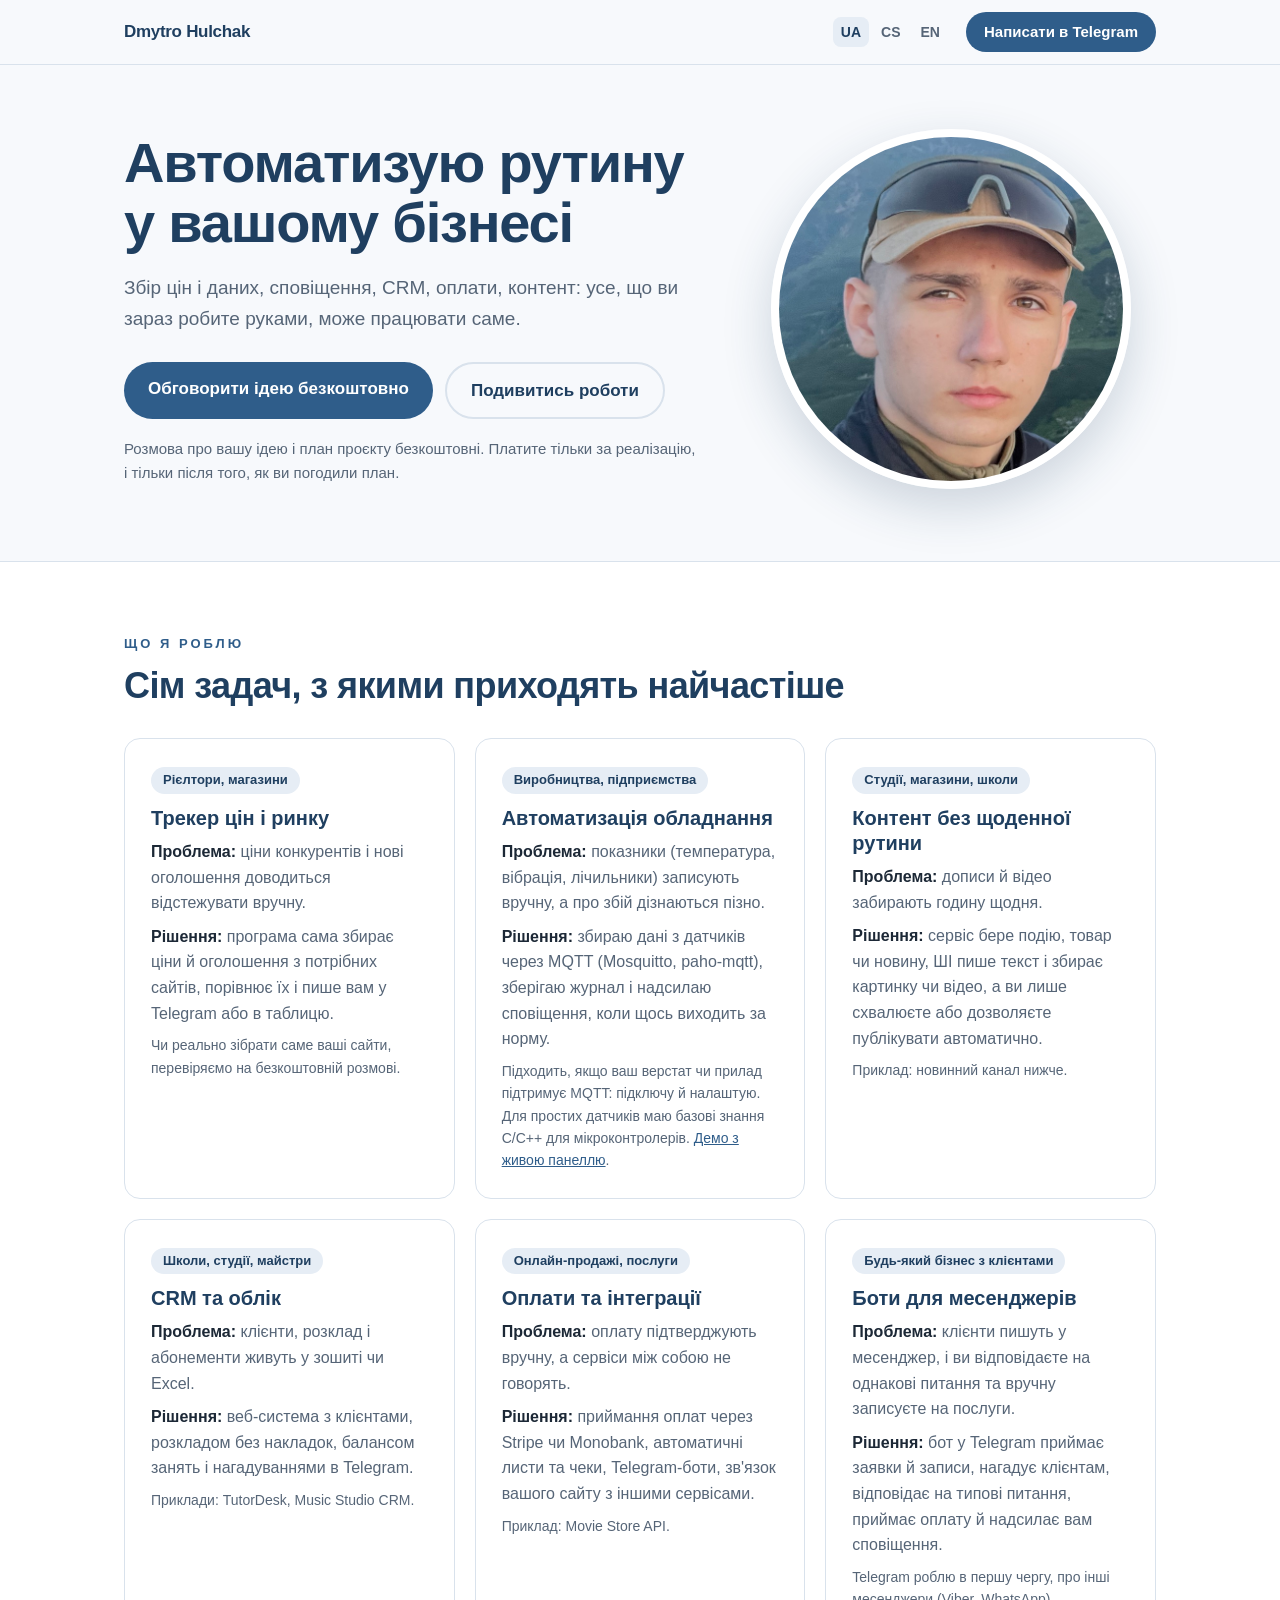
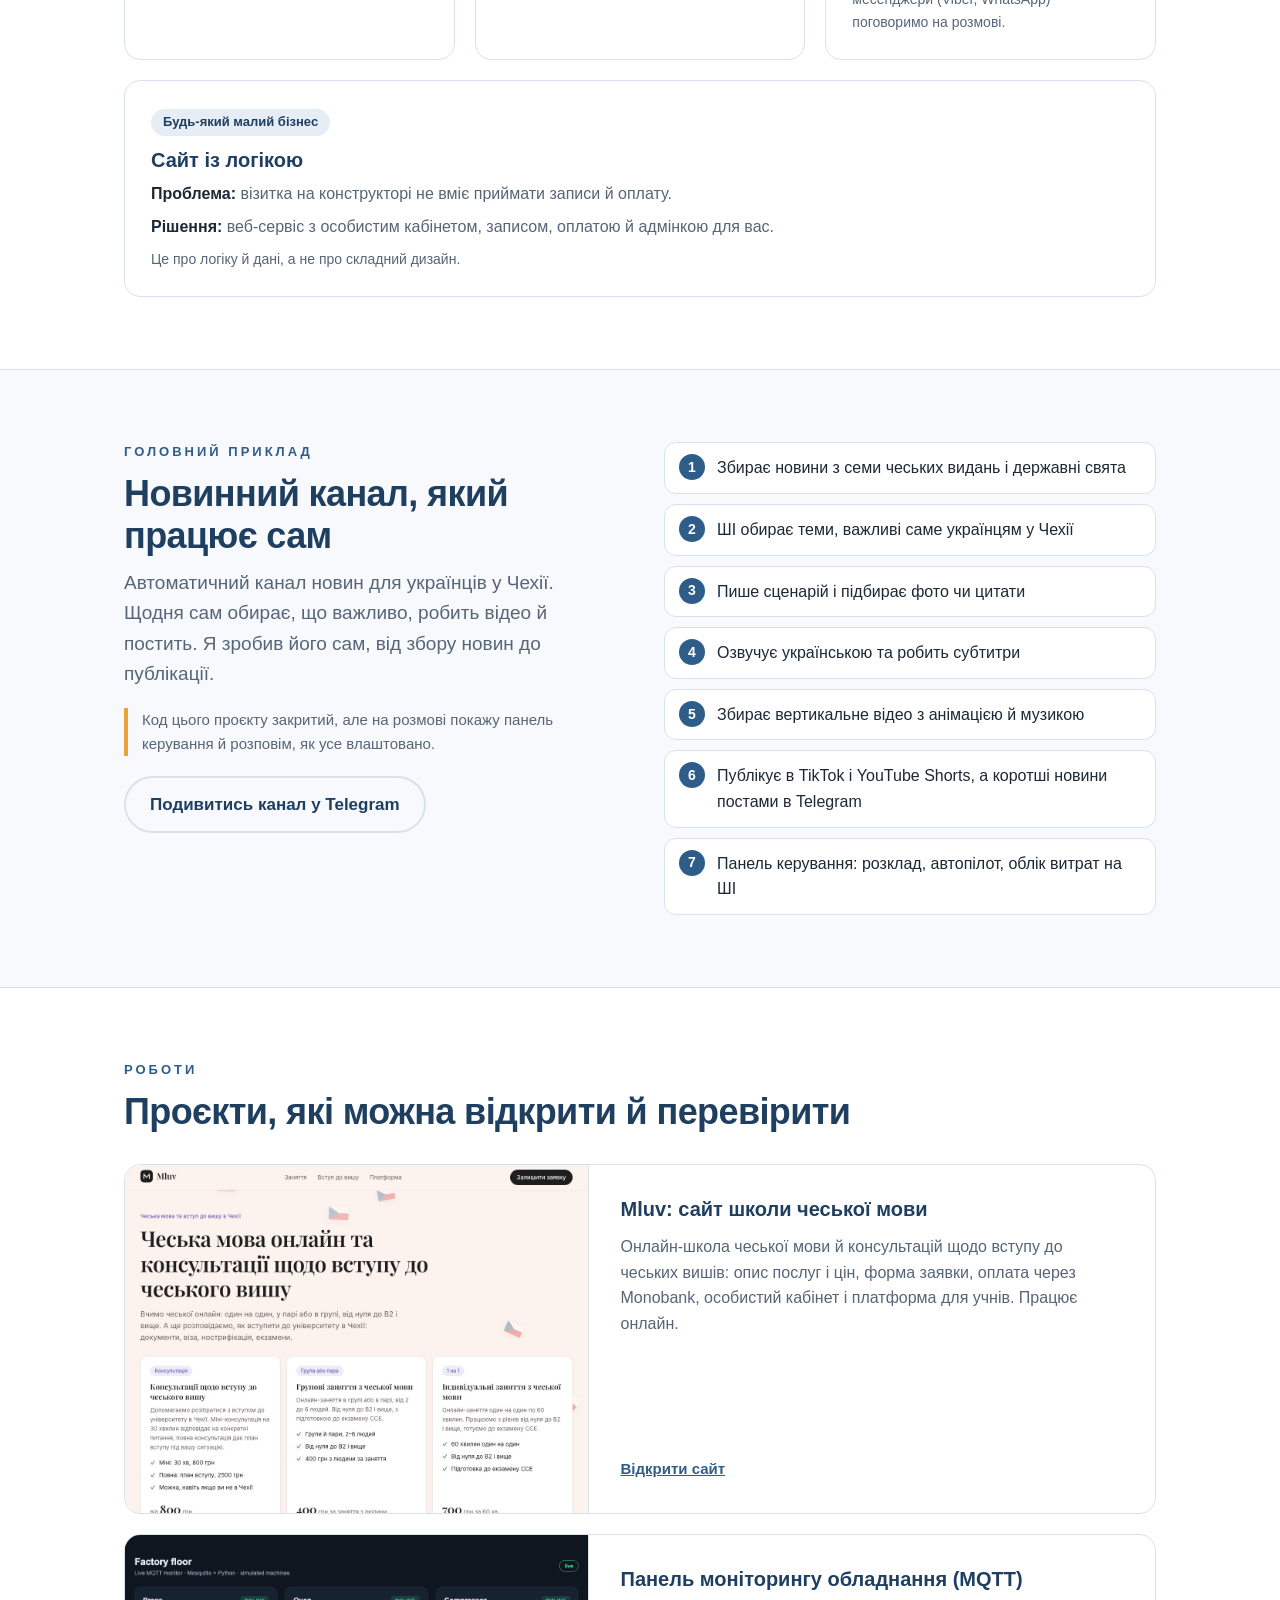
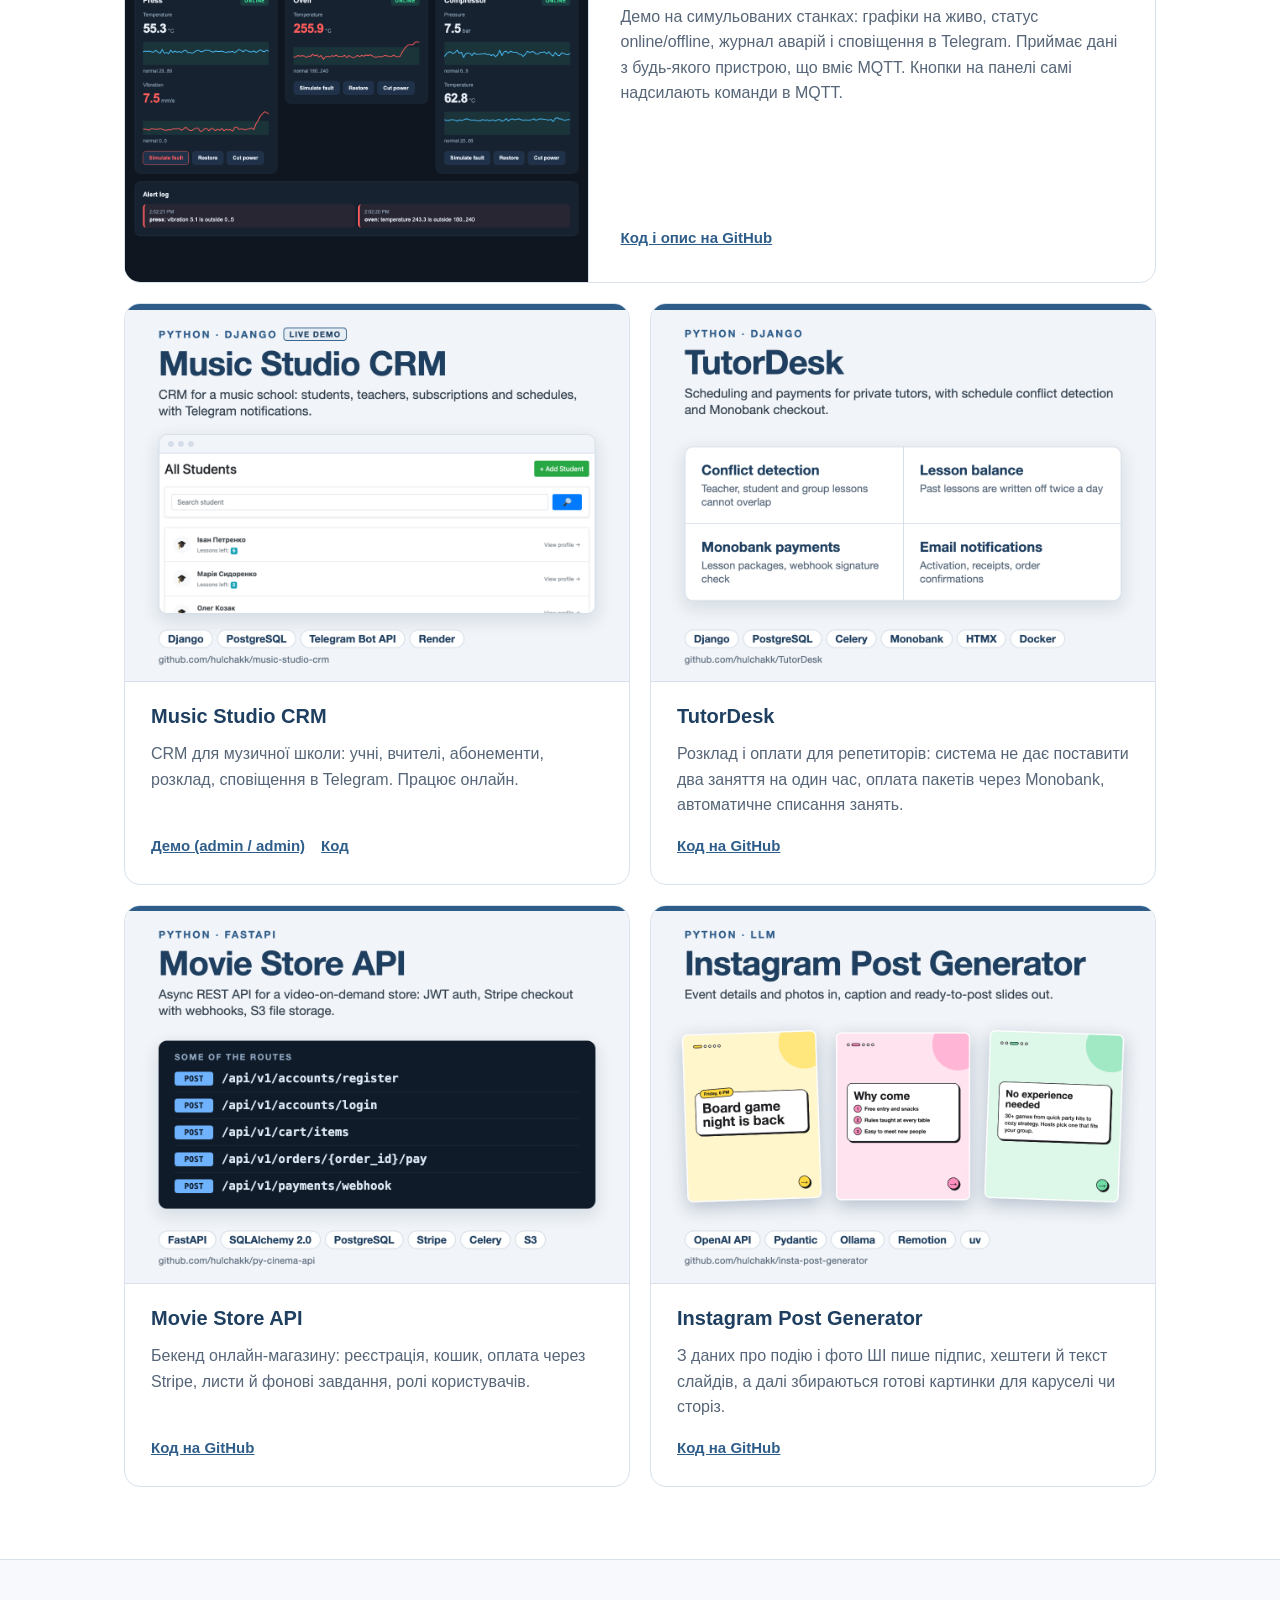
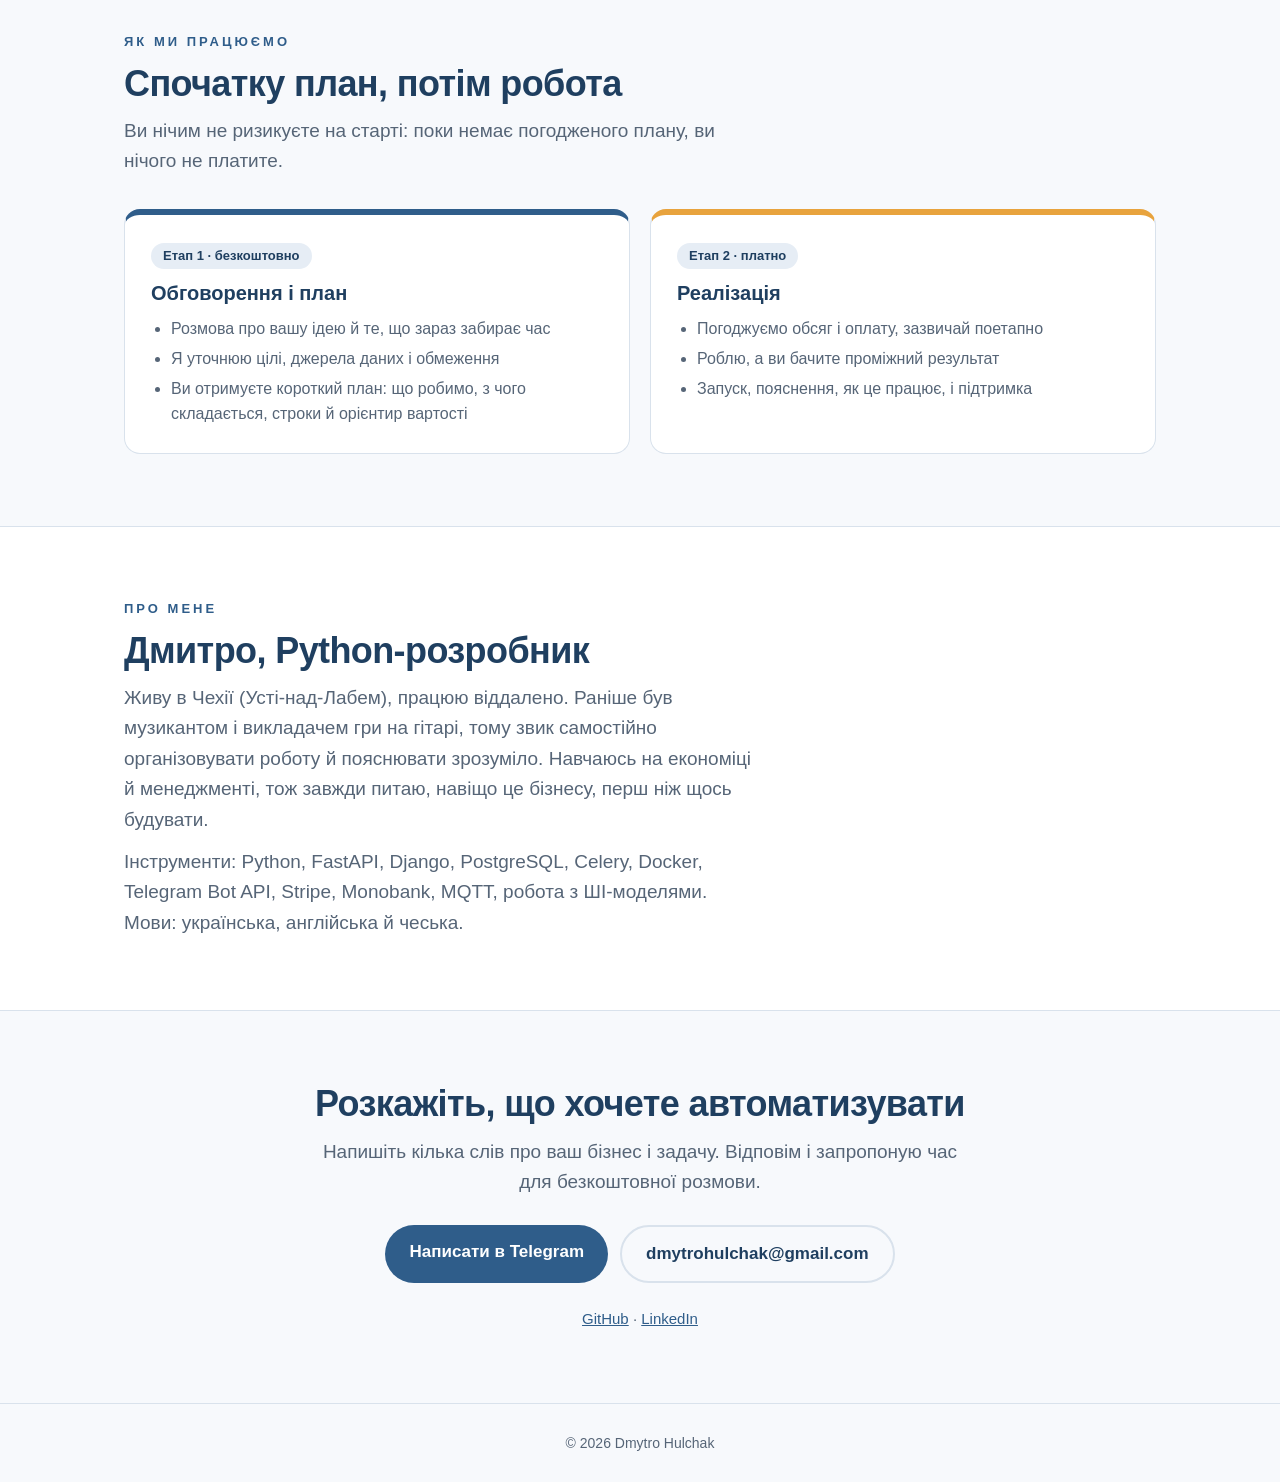
==== commit cdef8700: "feat(site): add mqtt dashboard case" ====
--- a/index.html
+++ b/index.html
@@ -64,7 +64,7 @@
         <h3>Автоматизація обладнання</h3>
         <p><b>Проблема:</b> показники (температура, вібрація, лічильники) записують вручну, а про збій дізнаються пізно.</p>
         <p><b>Рішення:</b> збираю дані з датчиків через MQTT (Mosquitto, paho-mqtt), зберігаю журнал і надсилаю сповіщення, коли щось виходить за норму.</p>
-        <p class="proof">Підходить, якщо обладнання вже віддає дані або до нього можна підключити датчик. <a href="https://github.com/hulchakk/mqtt-sensor-alerts">Демо-схема на GitHub</a> (симульовані датчики).</p>
+        <p class="proof">Підходить, якщо ваш верстат чи прилад підтримує MQTT: підключу й налаштую. Для простих датчиків маю базові знання C/C++ для мікроконтролерів. <a href="https://github.com/hulchakk/mqtt-sensor-alerts">Демо з живою панеллю</a>.</p>
       </div>
       <div class="card">
         <span class="tag">Студії, магазини, школи</span>
@@ -137,6 +137,14 @@
           <h3>Mluv: сайт школи чеської мови</h3>
           <p>Онлайн-школа чеської мови й консультацій щодо вступу до чеських вишів: опис послуг і цін, форма заявки, оплата через Monobank, особистий кабінет і платформа для учнів. Працює онлайн.</p>
           <div class="links"><a href="https://mluv.space/">Відкрити сайт</a></div>
+        </div>
+      </div>
+      <div class="card case wide">
+        <img src="/img/mqtt-dashboard.png" style="object-fit:contain;background:#0f1620" alt="Панель моніторингу обладнання" width="1160" height="820" loading="lazy">
+        <div class="body">
+          <h3>Панель моніторингу обладнання (MQTT)</h3>
+          <p>Демо на симульованих станках: графіки на живо, статус online/offline, журнал аварій і сповіщення в Telegram. Приймає дані з будь-якого пристрою, що вміє MQTT. Кнопки на панелі самі надсилають команди в MQTT.</p>
+          <div class="links"><a href="https://github.com/hulchakk/mqtt-sensor-alerts">Код і опис на GitHub</a></div>
         </div>
       </div>
       <div class="card case">
